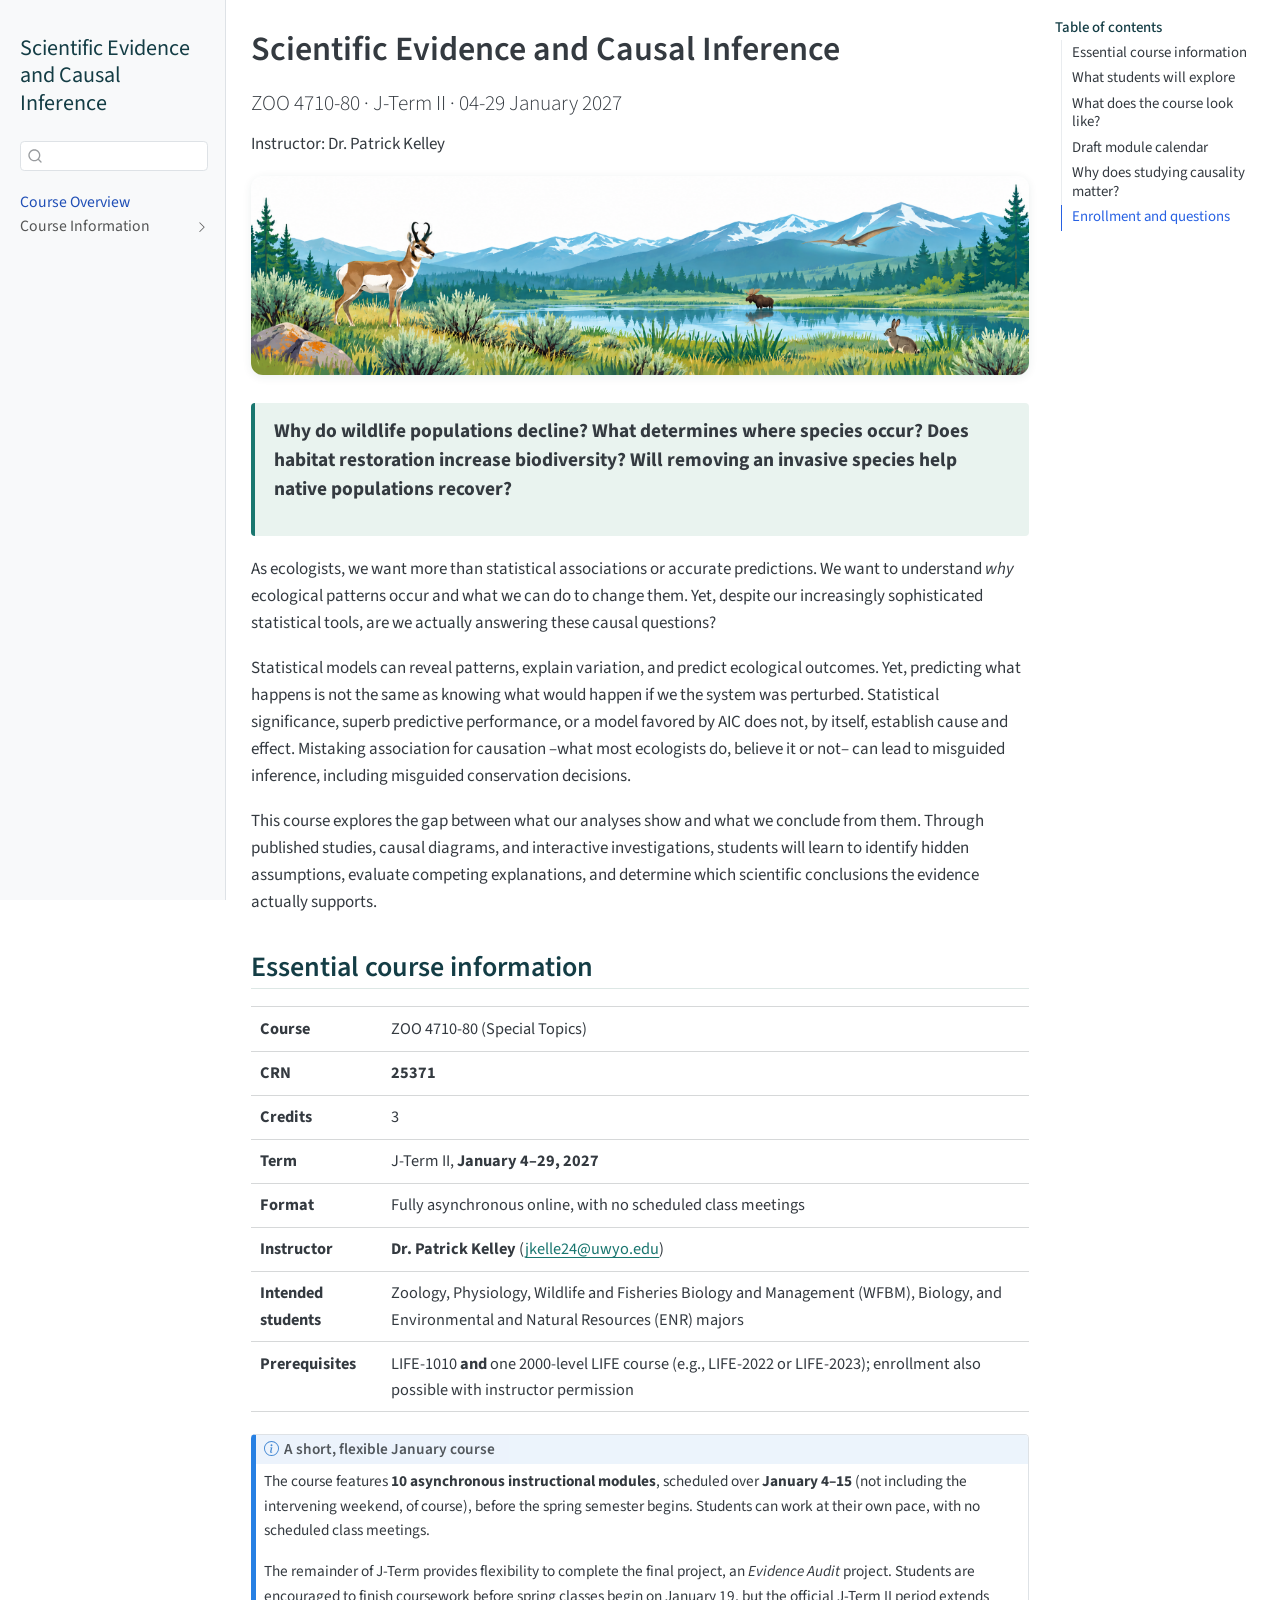
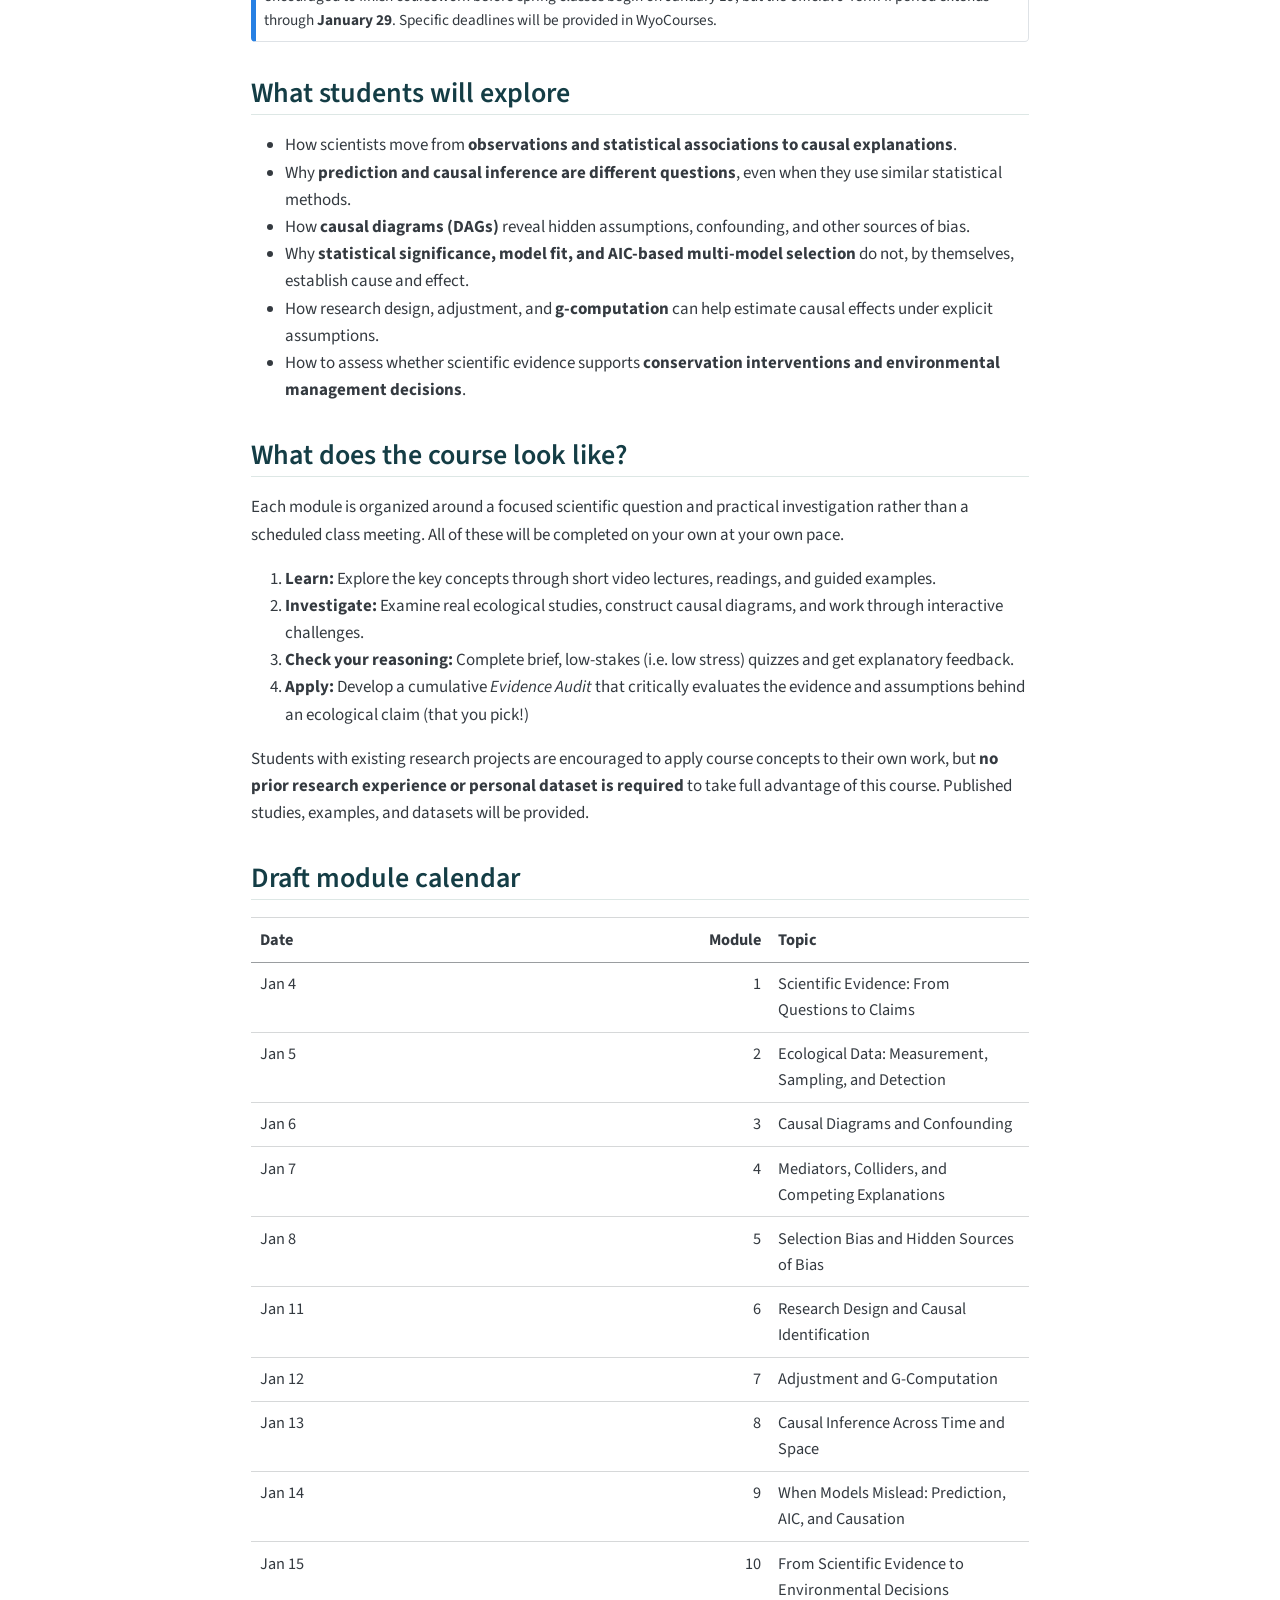
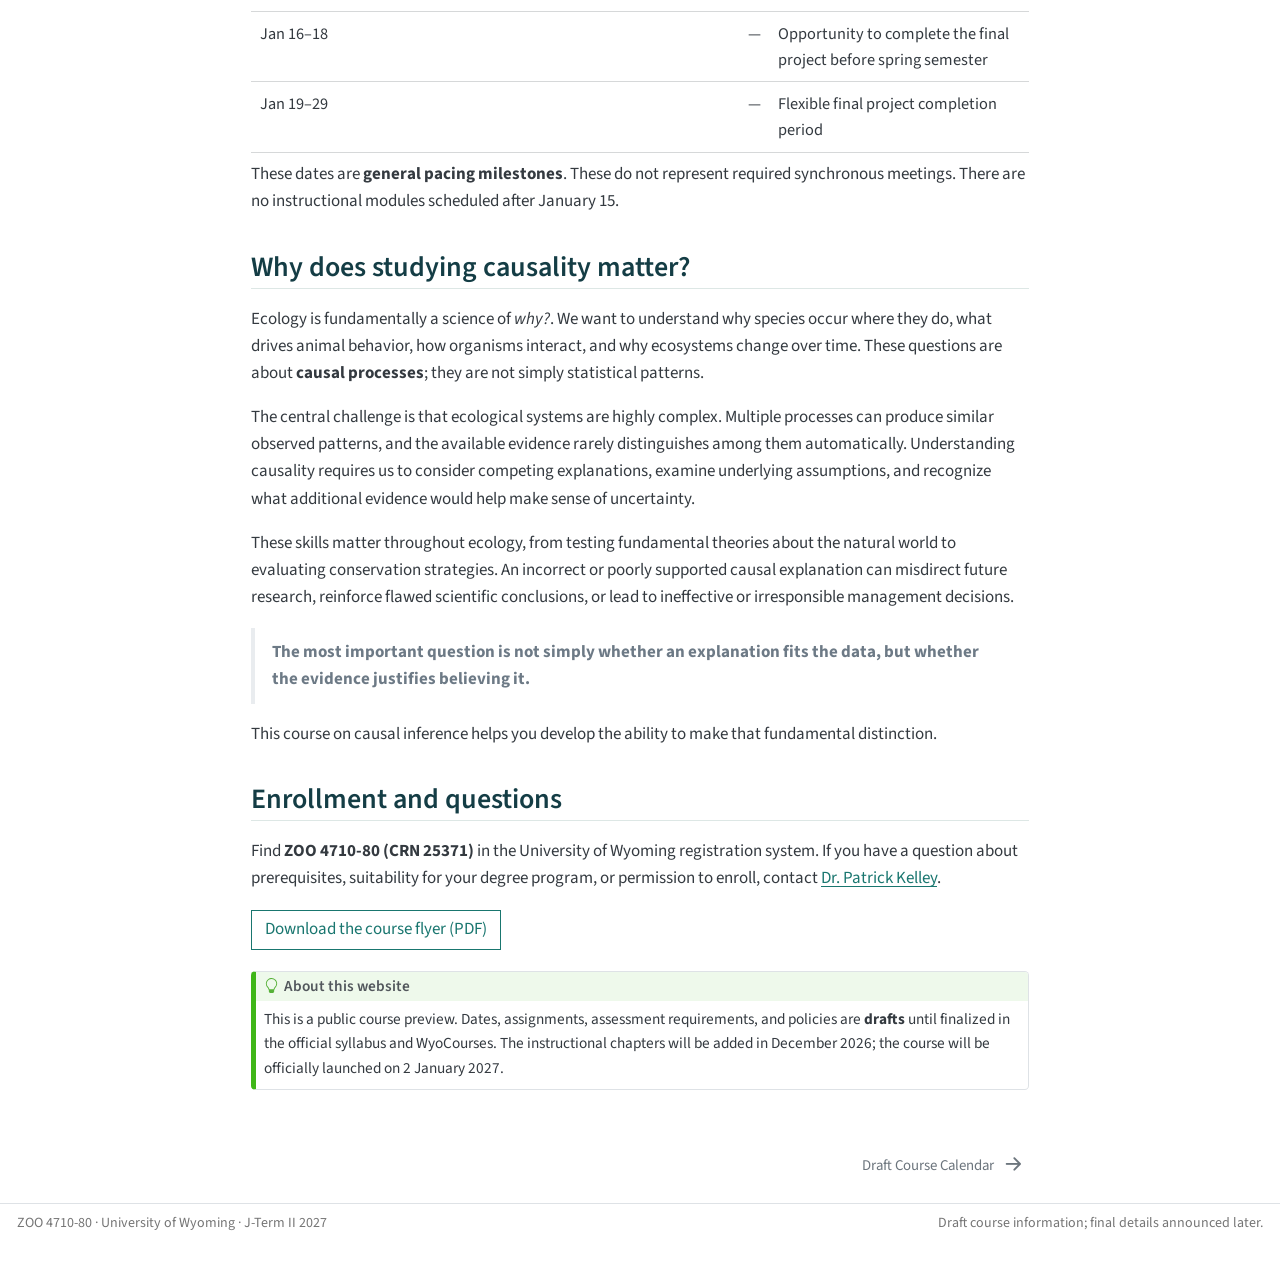
==== docs/index.html @ 24156e09 "Created frontpage file." ====
<!DOCTYPE html>
<html xmlns="http://www.w3.org/1999/xhtml" lang="en" xml:lang="en"><head>

<meta charset="utf-8">
<meta name="generator" content="quarto-1.9.38">

<meta name="viewport" content="width=device-width, initial-scale=1.0, user-scalable=yes">

<meta name="author" content="Instructor: Dr.&nbsp;Patrick Kelley">
<meta name="description" content="Scientific Evidence and Causal Inference: a University of Wyoming asynchronous January 2027 special-topics course.">

<title>Scientific Evidence and Causal Inference</title>
<style>
/* Default styles provided by pandoc.
** See https://pandoc.org/MANUAL.html#variables-for-html for config info.
*/
code{white-space: pre-wrap;}
span.smallcaps{font-variant: small-caps;}
div.columns{display: flex; gap: min(4vw, 1.5em);}
div.column{flex: auto; overflow-x: auto;}
div.hanging-indent{margin-left: 1.5em; text-indent: -1.5em;}
ul.task-list{list-style: none;}
ul.task-list li input[type="checkbox"] {
  width: 0.8em;
  margin: 0 0.8em 0.2em -1em; /* quarto-specific, see https://github.com/quarto-dev/quarto-cli/issues/4556 */ 
  vertical-align: middle;
}
</style>


<script src="site_libs/quarto-nav/quarto-nav.js"></script>
<script src="site_libs/quarto-nav/headroom.min.js"></script>
<script src="site_libs/clipboard/clipboard.min.js"></script>
<script src="site_libs/quarto-search/autocomplete.umd.js"></script>
<script src="site_libs/quarto-search/fuse.min.js"></script>
<script src="site_libs/quarto-search/quarto-search.js"></script>
<meta name="quarto:offset" content="./">
<link href="./chapters/calendar.html" rel="next">
<script src="site_libs/quarto-html/quarto.js" type="module"></script>
<script src="site_libs/quarto-html/tabsets/tabsets.js" type="module"></script>
<script src="site_libs/quarto-html/popper.min.js"></script>
<script src="site_libs/quarto-html/tippy.umd.min.js"></script>
<script src="site_libs/quarto-html/anchor.min.js"></script>
<link href="site_libs/quarto-html/tippy.css" rel="stylesheet">
<link href="site_libs/quarto-html/quarto-syntax-highlighting-15634bcf2e68342d4ad2dfa704d543f6.css" rel="stylesheet" id="quarto-text-highlighting-styles">
<script src="site_libs/bootstrap/bootstrap.min.js"></script>
<link href="site_libs/bootstrap/bootstrap-icons.css" rel="stylesheet">
<link href="site_libs/bootstrap/bootstrap-b717ac19ad7e7d62403581d1b677ec95.min.css" rel="stylesheet" append-hash="true" id="quarto-bootstrap" data-mode="light">
<script id="quarto-search-options" type="application/json">{
  "location": "sidebar",
  "copy-button": false,
  "collapse-after": 3,
  "panel-placement": "start",
  "type": "textbox",
  "limit": 50,
  "keyboard-shortcut": [
    "f",
    "/",
    "s"
  ],
  "show-item-context": false,
  "language": {
    "search-no-results-text": "No results",
    "search-matching-documents-text": "matching documents",
    "search-copy-link-title": "Copy link to search",
    "search-hide-matches-text": "Hide additional matches",
    "search-more-match-text": "more match in this document",
    "search-more-matches-text": "more matches in this document",
    "search-clear-button-title": "Clear",
    "search-text-placeholder": "",
    "search-detached-cancel-button-title": "Cancel",
    "search-submit-button-title": "Submit",
    "search-label": "Search"
  }
}</script>
<style>html{ scroll-behavior: smooth; }</style>


<link rel="stylesheet" href="styles.css">
</head>

<body class="nav-sidebar docked quarto-light">

<div id="quarto-search-results"></div>
  <header id="quarto-header" class="headroom fixed-top">
  <nav class="quarto-secondary-nav">
    <div class="container-fluid d-flex">
      <button type="button" class="quarto-btn-toggle btn" data-bs-toggle="collapse" role="button" data-bs-target=".quarto-sidebar-collapse-item" aria-controls="quarto-sidebar" aria-expanded="false" aria-label="Toggle sidebar navigation" onclick="if (window.quartoToggleHeadroom) { window.quartoToggleHeadroom(); }">
        <i class="bi bi-layout-text-sidebar-reverse"></i>
      </button>
        <nav class="quarto-page-breadcrumbs" aria-label="breadcrumb"><ol class="breadcrumb"><li class="breadcrumb-item"><a href="./index.html"><span class="chapter-title">Course Overview</span></a></li></ol></nav>
        <a class="flex-grow-1" role="navigation" data-bs-toggle="collapse" data-bs-target=".quarto-sidebar-collapse-item" aria-controls="quarto-sidebar" aria-expanded="false" aria-label="Toggle sidebar navigation" onclick="if (window.quartoToggleHeadroom) { window.quartoToggleHeadroom(); }">      
        </a>
      <button type="button" class="btn quarto-search-button" aria-label="Search" onclick="window.quartoOpenSearch();">
        <i class="bi bi-search"></i>
      </button>
    </div>
  </nav>
</header>
<!-- content -->
<div id="quarto-content" class="quarto-container page-columns page-rows-contents page-layout-article">
<!-- sidebar -->
  <nav id="quarto-sidebar" class="sidebar collapse collapse-horizontal quarto-sidebar-collapse-item sidebar-navigation docked overflow-auto">
    <div class="pt-lg-2 mt-2 text-left sidebar-header">
    <div class="sidebar-title mb-0 py-0">
      <a href="./">Scientific Evidence and Causal Inference</a> 
    </div>
      </div>
        <div class="mt-2 flex-shrink-0 align-items-center">
        <div class="sidebar-search">
        <div id="quarto-search" class="" title="Search"></div>
        </div>
        </div>
    <div class="sidebar-menu-container"> 
    <ul class="list-unstyled mt-1">
        <li class="sidebar-item">
  <div class="sidebar-item-container"> 
  <a href="./index.html" class="sidebar-item-text sidebar-link active"><span class="chapter-title">Course Overview</span></a>
  </div>
</li>
        <li class="sidebar-item sidebar-item-section">
      <div class="sidebar-item-container"> 
            <a class="sidebar-item-text sidebar-link text-start collapsed" data-bs-toggle="collapse" data-bs-target="#quarto-sidebar-section-1" role="navigation" aria-expanded="false">
 <span class="menu-text">Course Information</span></a>
          <a class="sidebar-item-toggle text-start collapsed" data-bs-toggle="collapse" data-bs-target="#quarto-sidebar-section-1" role="navigation" aria-expanded="false" aria-label="Toggle section">
            <i class="bi bi-chevron-right ms-2"></i>
          </a> 
      </div>
      <ul id="quarto-sidebar-section-1" class="collapse list-unstyled sidebar-section depth1 ">  
          <li class="sidebar-item">
  <div class="sidebar-item-container"> 
  <a href="./chapters/calendar.html" class="sidebar-item-text sidebar-link"><span class="chapter-title">Draft Course Calendar</span></a>
  </div>
</li>
          <li class="sidebar-item">
  <div class="sidebar-item-container"> 
  <a href="./chapters/course-information.html" class="sidebar-item-text sidebar-link"><span class="chapter-title">Course Information and FAQs</span></a>
  </div>
</li>
      </ul>
  </li>
    </ul>
    </div>
</nav>
<div id="quarto-sidebar-glass" class="quarto-sidebar-collapse-item" data-bs-toggle="collapse" data-bs-target=".quarto-sidebar-collapse-item"></div>
<!-- margin-sidebar -->
    <div id="quarto-margin-sidebar" class="sidebar margin-sidebar">
        <nav id="TOC" role="doc-toc" class="toc-active">
    <h2 id="toc-title">Table of contents</h2>
   
  <ul>
  <li><a href="#essential-course-information" id="toc-essential-course-information" class="nav-link active" data-scroll-target="#essential-course-information">Essential course information</a></li>
  <li><a href="#what-students-will-explore" id="toc-what-students-will-explore" class="nav-link" data-scroll-target="#what-students-will-explore">What students will explore</a></li>
  <li><a href="#what-does-the-course-look-like" id="toc-what-does-the-course-look-like" class="nav-link" data-scroll-target="#what-does-the-course-look-like">What does the course look like?</a></li>
  <li><a href="#draft-module-calendar" id="toc-draft-module-calendar" class="nav-link" data-scroll-target="#draft-module-calendar">Draft module calendar</a></li>
  <li><a href="#why-does-studying-causality-matter" id="toc-why-does-studying-causality-matter" class="nav-link" data-scroll-target="#why-does-studying-causality-matter">Why does studying causality matter?</a></li>
  <li><a href="#enrollment-and-questions" id="toc-enrollment-and-questions" class="nav-link" data-scroll-target="#enrollment-and-questions">Enrollment and questions</a></li>
  </ul>
</nav>
    </div>
<!-- main -->
<main class="content" id="quarto-document-content"><header id="title-block-header" class="quarto-title-block"><h1 class="title display-7">Scientific Evidence and Causal Inference</h1></header>

<header id="title-block-header">

<p class="subtitle lead">ZOO 4710-80 · J-Term II · 04-29 January 2027</p>
<p class="author">Instructor: Dr.&nbsp;Patrick Kelley</p>

</header>


<p><img src="assets/course-header.png" class="course-hero img-fluid"></p>
<div class="lead-intro">
<p><strong>Why do wildlife populations decline? What determines where species occur? Does habitat restoration increase biodiversity? Will removing an invasive species help native populations recover?</strong></p>
</div>
<p>As ecologists, we want more than statistical associations or accurate predictions. We want to understand <em>why</em> ecological patterns occur and what we can do to change them. Yet, despite our increasingly sophisticated statistical tools, are we actually answering these causal questions?</p>
<p>Statistical models can reveal patterns, explain variation, and predict ecological outcomes. Yet, predicting what happens is not the same as knowing what would happen if we the system was perturbed. Statistical significance, superb predictive performance, or a model favored by AIC does not, by itself, establish cause and effect. Mistaking association for causation –what most ecologists do, believe it or not– can lead to misguided inference, including misguided conservation decisions.</p>
<p>This course explores the gap between what our analyses show and what we conclude from them. Through published studies, causal diagrams, and interactive investigations, students will learn to identify hidden assumptions, evaluate competing explanations, and determine which scientific conclusions the evidence actually supports.</p>
<section id="essential-course-information" class="level2">
<h2 class="anchored" data-anchor-id="essential-course-information">Essential course information</h2>
<table class="caption-top table">
<tbody>
<tr class="odd">
<td style="text-align: left;"><strong>Course</strong></td>
<td style="text-align: left;">ZOO 4710-80 (Special Topics)</td>
</tr>
<tr class="even">
<td style="text-align: left;"><strong>CRN</strong></td>
<td style="text-align: left;"><strong>25371</strong></td>
</tr>
<tr class="odd">
<td style="text-align: left;"><strong>Credits</strong></td>
<td style="text-align: left;">3</td>
</tr>
<tr class="even">
<td style="text-align: left;"><strong>Term</strong></td>
<td style="text-align: left;">J-Term II, <strong>January 4–29, 2027</strong></td>
</tr>
<tr class="odd">
<td style="text-align: left;"><strong>Format</strong></td>
<td style="text-align: left;">Fully asynchronous online, with no scheduled class meetings</td>
</tr>
<tr class="even">
<td style="text-align: left;"><strong>Instructor</strong></td>
<td style="text-align: left;"><strong>Dr.&nbsp;Patrick Kelley</strong> (<a href="mailto:jkelle24@uwyo.edu">jkelle24@uwyo.edu</a>)</td>
</tr>
<tr class="odd">
<td style="text-align: left;"><strong>Intended students</strong></td>
<td style="text-align: left;">Zoology, Physiology, Wildlife and Fisheries Biology and Management (WFBM), Biology, and Environmental and Natural Resources (ENR) majors</td>
</tr>
<tr class="even">
<td style="text-align: left;"><strong>Prerequisites</strong></td>
<td style="text-align: left;">LIFE-1010 <strong>and</strong> one 2000-level LIFE course (e.g., LIFE-2022 or LIFE-2023); enrollment also possible with instructor permission</td>
</tr>
</tbody>
</table>
<div class="callout callout-style-default callout-note callout-titled" title="A short, flexible January course">
<div class="callout-header d-flex align-content-center">
<div class="callout-icon-container">
<i class="callout-icon"></i>
</div>
<div class="callout-title-container flex-fill">
<span class="screen-reader-only">Note</span>A short, flexible January course
</div>
</div>
<div class="callout-body-container callout-body">
<p>The course features <strong>10 asynchronous instructional modules</strong>, scheduled over <strong>January 4–15</strong> (not including the intervening weekend, of course), before the spring semester begins. Students can work at their own pace, with no scheduled class meetings.</p>
<p>The remainder of J-Term provides flexibility to complete the final project, an <em>Evidence Audit</em> project. Students are encouraged to finish coursework before spring classes begin on January 19, but the official J-Term II period extends through <strong>January 29</strong>. Specific deadlines will be provided in WyoCourses.</p>
</div>
</div>
</section>
<section id="what-students-will-explore" class="level2">
<h2 class="anchored" data-anchor-id="what-students-will-explore">What students will explore</h2>
<ul>
<li>How scientists move from <strong>observations and statistical associations to causal explanations</strong>.</li>
<li>Why <strong>prediction and causal inference are different questions</strong>, even when they use similar statistical methods.</li>
<li>How <strong>causal diagrams (DAGs)</strong> reveal hidden assumptions, confounding, and other sources of bias.</li>
<li>Why <strong>statistical significance, model fit, and AIC-based multi-model selection</strong> do not, by themselves, establish cause and effect.</li>
<li>How research design, adjustment, and <strong>g-computation</strong> can help estimate causal effects under explicit assumptions.</li>
<li>How to assess whether scientific evidence supports <strong>conservation interventions and environmental management decisions</strong>.</li>
</ul>
</section>
<section id="what-does-the-course-look-like" class="level2">
<h2 class="anchored" data-anchor-id="what-does-the-course-look-like">What does the course look like?</h2>
<p>Each module is organized around a focused scientific question and practical investigation rather than a scheduled class meeting. All of these will be completed on your own at your own pace.</p>
<ol type="1">
<li><strong>Learn:</strong> Explore the key concepts through short video lectures, readings, and guided examples.</li>
<li><strong>Investigate:</strong> Examine real ecological studies, construct causal diagrams, and work through interactive challenges.</li>
<li><strong>Check your reasoning:</strong> Complete brief, low-stakes (i.e.&nbsp;low stress) quizzes and get explanatory feedback.</li>
<li><strong>Apply:</strong> Develop a cumulative <em>Evidence Audit</em> that critically evaluates the evidence and assumptions behind an ecological claim (that you pick!)</li>
</ol>
<p>Students with existing research projects are encouraged to apply course concepts to their own work, but <strong>no prior research experience or personal dataset is required</strong> to take full advantage of this course. Published studies, examples, and datasets will be provided.</p>
</section>
<section id="draft-module-calendar" class="level2">
<h2 class="anchored" data-anchor-id="draft-module-calendar">Draft module calendar</h2>
<table class="caption-top table">
<colgroup>
<col style="width: 33%">
<col style="width: 33%">
<col style="width: 33%">
</colgroup>
<thead>
<tr class="header">
<th style="text-align: left;">Date</th>
<th style="text-align: right;">Module</th>
<th style="text-align: left;">Topic</th>
</tr>
</thead>
<tbody>
<tr class="odd">
<td style="text-align: left;">Jan 4</td>
<td style="text-align: right;">1</td>
<td style="text-align: left;">Scientific Evidence: From Questions to Claims</td>
</tr>
<tr class="even">
<td style="text-align: left;">Jan 5</td>
<td style="text-align: right;">2</td>
<td style="text-align: left;">Ecological Data: Measurement, Sampling, and Detection</td>
</tr>
<tr class="odd">
<td style="text-align: left;">Jan 6</td>
<td style="text-align: right;">3</td>
<td style="text-align: left;">Causal Diagrams and Confounding</td>
</tr>
<tr class="even">
<td style="text-align: left;">Jan 7</td>
<td style="text-align: right;">4</td>
<td style="text-align: left;">Mediators, Colliders, and Competing Explanations</td>
</tr>
<tr class="odd">
<td style="text-align: left;">Jan 8</td>
<td style="text-align: right;">5</td>
<td style="text-align: left;">Selection Bias and Hidden Sources of Bias</td>
</tr>
<tr class="even">
<td style="text-align: left;">Jan 11</td>
<td style="text-align: right;">6</td>
<td style="text-align: left;">Research Design and Causal Identification</td>
</tr>
<tr class="odd">
<td style="text-align: left;">Jan 12</td>
<td style="text-align: right;">7</td>
<td style="text-align: left;">Adjustment and G-Computation</td>
</tr>
<tr class="even">
<td style="text-align: left;">Jan 13</td>
<td style="text-align: right;">8</td>
<td style="text-align: left;">Causal Inference Across Time and Space</td>
</tr>
<tr class="odd">
<td style="text-align: left;">Jan 14</td>
<td style="text-align: right;">9</td>
<td style="text-align: left;">When Models Mislead: Prediction, AIC, and Causation</td>
</tr>
<tr class="even">
<td style="text-align: left;">Jan 15</td>
<td style="text-align: right;">10</td>
<td style="text-align: left;">From Scientific Evidence to Environmental Decisions</td>
</tr>
<tr class="odd">
<td style="text-align: left;">Jan 16–18</td>
<td style="text-align: right;">—</td>
<td style="text-align: left;">Opportunity to complete the final project before spring semester</td>
</tr>
<tr class="even">
<td style="text-align: left;">Jan 19–29</td>
<td style="text-align: right;">—</td>
<td style="text-align: left;">Flexible final project completion period</td>
</tr>
</tbody>
</table>
<p>These dates are <strong>general pacing milestones</strong>. These do not represent required synchronous meetings. There are no instructional modules scheduled after January 15.</p>
</section>
<section id="why-does-studying-causality-matter" class="level2">
<h2 class="anchored" data-anchor-id="why-does-studying-causality-matter">Why does studying causality matter?</h2>
<p>Ecology is fundamentally a science of <em>why?</em>. We want to understand why species occur where they do, what drives animal behavior, how organisms interact, and why ecosystems change over time. These questions are about <strong>causal processes</strong>; they are not simply statistical patterns.</p>
<p>The central challenge is that ecological systems are highly complex. Multiple processes can produce similar observed patterns, and the available evidence rarely distinguishes among them automatically. Understanding causality requires us to consider competing explanations, examine underlying assumptions, and recognize what additional evidence would help make sense of uncertainty.</p>
<p>These skills matter throughout ecology, from testing fundamental theories about the natural world to evaluating conservation strategies. An incorrect or poorly supported causal explanation can misdirect future research, reinforce flawed scientific conclusions, or lead to ineffective or irresponsible management decisions.</p>
<blockquote class="blockquote">
<p><strong>The most important question is not simply whether an explanation fits the data, but whether the evidence justifies believing it.</strong></p>
</blockquote>
<p>This course on causal inference helps you develop the ability to make that fundamental distinction.</p>
</section>
<section id="enrollment-and-questions" class="level2">
<h2 class="anchored" data-anchor-id="enrollment-and-questions">Enrollment and questions</h2>
<p>Find <strong>ZOO 4710-80 (CRN 25371)</strong> in the University of Wyoming registration system. If you have a question about prerequisites, suitability for your degree program, or permission to enroll, contact <strong><a href="mailto:jkelle24@uwyo.edu">Dr.&nbsp;Patrick Kelley</a></strong>.</p>
<p><a href="assets/ZOO4710-80_course_flyer.pdf" class="btn btn-outline-primary">Download the course flyer (PDF)</a></p>
<div class="callout callout-style-default callout-tip callout-titled" title="About this website">
<div class="callout-header d-flex align-content-center">
<div class="callout-icon-container">
<i class="callout-icon"></i>
</div>
<div class="callout-title-container flex-fill">
<span class="screen-reader-only">Tip</span>About this website
</div>
</div>
<div class="callout-body-container callout-body">
<p>This is a public course preview. Dates, assignments, assessment requirements, and policies are <strong>drafts</strong> until finalized in the official syllabus and WyoCourses. The instructional chapters will be added in December 2026; the course will be officially launched on 2 January 2027.</p>
</div>
</div>


</section>

</main> <!-- /main -->
<script id="quarto-html-after-body" type="application/javascript">
  window.document.addEventListener("DOMContentLoaded", function (event) {
    const icon = "";
    const anchorJS = new window.AnchorJS();
    anchorJS.options = {
      placement: 'right',
      icon: icon
    };
    anchorJS.add('.anchored');
    const isCodeAnnotation = (el) => {
      for (const clz of el.classList) {
        if (clz.startsWith('code-annotation-')) {                     
          return true;
        }
      }
      return false;
    }
    const onCopySuccess = function(e) {
      // button target
      const button = e.trigger;
      // don't keep focus
      button.blur();
      // flash "checked"
      button.classList.add('code-copy-button-checked');
      var currentTitle = button.getAttribute("title");
      button.setAttribute("title", "Copied!");
      let tooltip;
      if (window.bootstrap) {
        button.setAttribute("data-bs-toggle", "tooltip");
        button.setAttribute("data-bs-placement", "left");
        button.setAttribute("data-bs-title", "Copied!");
        tooltip = new bootstrap.Tooltip(button, 
          { trigger: "manual", 
            customClass: "code-copy-button-tooltip",
            offset: [0, -8]});
        tooltip.show();    
      }
      setTimeout(function() {
        if (tooltip) {
          tooltip.hide();
          button.removeAttribute("data-bs-title");
          button.removeAttribute("data-bs-toggle");
          button.removeAttribute("data-bs-placement");
        }
        button.setAttribute("title", currentTitle);
        button.classList.remove('code-copy-button-checked');
      }, 1000);
      // clear code selection
      e.clearSelection();
    }
    const getTextToCopy = function(trigger) {
      const outerScaffold = trigger.parentElement.cloneNode(true);
      const codeEl = outerScaffold.querySelector('code');
      for (const childEl of codeEl.children) {
        if (isCodeAnnotation(childEl)) {
          childEl.remove();
        }
      }
      return codeEl.innerText;
    }
    const clipboard = new window.ClipboardJS('.code-copy-button:not([data-in-quarto-modal])', {
      text: getTextToCopy
    });
    clipboard.on('success', onCopySuccess);
    if (window.document.getElementById('quarto-embedded-source-code-modal')) {
      const clipboardModal = new window.ClipboardJS('.code-copy-button[data-in-quarto-modal]', {
        text: getTextToCopy,
        container: window.document.getElementById('quarto-embedded-source-code-modal')
      });
      clipboardModal.on('success', onCopySuccess);
    }
      var localhostRegex = new RegExp(/^(?:http|https):\/\/localhost\:?[0-9]*\//);
      var mailtoRegex = new RegExp(/^mailto:/);
        var filterRegex = new RegExp('/' + window.location.host + '/');
      var isInternal = (href) => {
          return filterRegex.test(href) || localhostRegex.test(href) || mailtoRegex.test(href);
      }
      // Inspect non-navigation links and adorn them if external
     var links = window.document.querySelectorAll('a[href]:not(.nav-link):not(.navbar-brand):not(.toc-action):not(.sidebar-link):not(.sidebar-item-toggle):not(.pagination-link):not(.no-external):not([aria-hidden]):not(.dropdown-item):not(.quarto-navigation-tool):not(.about-link)');
      for (var i=0; i<links.length; i++) {
        const link = links[i];
        if (!isInternal(link.href)) {
          // undo the damage that might have been done by quarto-nav.js in the case of
          // links that we want to consider external
          if (link.dataset.originalHref !== undefined) {
            link.href = link.dataset.originalHref;
          }
            // target, if specified
            link.setAttribute("target", "_blank");
            if (link.getAttribute("rel") === null) {
              link.setAttribute("rel", "noopener");
            }
        }
      }
    function tippyHover(el, contentFn, onTriggerFn, onUntriggerFn) {
      const config = {
        allowHTML: true,
        maxWidth: 500,
        delay: 100,
        arrow: false,
        appendTo: function(el) {
            return el.parentElement;
        },
        interactive: true,
        interactiveBorder: 10,
        theme: 'quarto',
        placement: 'bottom-start',
      };
      if (contentFn) {
        config.content = contentFn;
      }
      if (onTriggerFn) {
        config.onTrigger = onTriggerFn;
      }
      if (onUntriggerFn) {
        config.onUntrigger = onUntriggerFn;
      }
      window.tippy(el, config); 
    }
    const noterefs = window.document.querySelectorAll('a[role="doc-noteref"]');
    for (var i=0; i<noterefs.length; i++) {
      const ref = noterefs[i];
      tippyHover(ref, function() {
        // use id or data attribute instead here
        let href = ref.getAttribute('data-footnote-href') || ref.getAttribute('href');
        try { href = new URL(href).hash; } catch {}
        const id = href.replace(/^#\/?/, "");
        const note = window.document.getElementById(id);
        if (note) {
          return note.innerHTML;
        } else {
          return "";
        }
      });
    }
    const xrefs = window.document.querySelectorAll('a.quarto-xref');
    const processXRef = (id, note) => {
      // Strip column container classes
      const stripColumnClz = (el) => {
        el.classList.remove("page-full", "page-columns");
        if (el.children) {
          for (const child of el.children) {
            stripColumnClz(child);
          }
        }
      }
      stripColumnClz(note)
      if (id === null || id.startsWith('sec-')) {
        // Special case sections, only their first couple elements
        const container = document.createElement("div");
        if (note.children && note.children.length > 2) {
          container.appendChild(note.children[0].cloneNode(true));
          for (let i = 1; i < note.children.length; i++) {
            const child = note.children[i];
            if (child.tagName === "P" && child.innerText === "") {
              continue;
            } else {
              container.appendChild(child.cloneNode(true));
              break;
            }
          }
          if (window.Quarto?.typesetMath) {
            window.Quarto.typesetMath(container);
          }
          return container.innerHTML
        } else {
          if (window.Quarto?.typesetMath) {
            window.Quarto.typesetMath(note);
          }
          return note.innerHTML;
        }
      } else {
        // Remove any anchor links if they are present
        const anchorLink = note.querySelector('a.anchorjs-link');
        if (anchorLink) {
          anchorLink.remove();
        }
        if (window.Quarto?.typesetMath) {
          window.Quarto.typesetMath(note);
        }
        if (note.classList.contains("callout")) {
          return note.outerHTML;
        } else {
          return note.innerHTML;
        }
      }
    }
    for (var i=0; i<xrefs.length; i++) {
      const xref = xrefs[i];
      tippyHover(xref, undefined, function(instance) {
        instance.disable();
        let url = xref.getAttribute('href');
        let hash = undefined; 
        if (url.startsWith('#')) {
          hash = url;
        } else {
          try { hash = new URL(url).hash; } catch {}
        }
        if (hash) {
          const id = hash.replace(/^#\/?/, "");
          const note = window.document.getElementById(id);
          if (note !== null) {
            try {
              const html = processXRef(id, note.cloneNode(true));
              instance.setContent(html);
            } finally {
              instance.enable();
              instance.show();
            }
          } else {
            // See if we can fetch this
            fetch(url.split('#')[0])
            .then(res => res.text())
            .then(html => {
              const parser = new DOMParser();
              const htmlDoc = parser.parseFromString(html, "text/html");
              const note = htmlDoc.getElementById(id);
              if (note !== null) {
                const html = processXRef(id, note);
                instance.setContent(html);
              } 
            }).finally(() => {
              instance.enable();
              instance.show();
            });
          }
        } else {
          // See if we can fetch a full url (with no hash to target)
          // This is a special case and we should probably do some content thinning / targeting
          fetch(url)
          .then(res => res.text())
          .then(html => {
            const parser = new DOMParser();
            const htmlDoc = parser.parseFromString(html, "text/html");
            const note = htmlDoc.querySelector('main.content');
            if (note !== null) {
              // This should only happen for chapter cross references
              // (since there is no id in the URL)
              // remove the first header
              if (note.children.length > 0 && note.children[0].tagName === "HEADER") {
                note.children[0].remove();
              }
              const html = processXRef(null, note);
              instance.setContent(html);
            } 
          }).finally(() => {
            instance.enable();
            instance.show();
          });
        }
      }, function(instance) {
      });
    }
        let selectedAnnoteEl;
        const selectorForAnnotation = ( cell, annotation) => {
          let cellAttr = 'data-code-cell="' + cell + '"';
          let lineAttr = 'data-code-annotation="' +  annotation + '"';
          const selector = 'span[' + cellAttr + '][' + lineAttr + ']';
          return selector;
        }
        const selectCodeLines = (annoteEl) => {
          const doc = window.document;
          const targetCell = annoteEl.getAttribute("data-target-cell");
          const targetAnnotation = annoteEl.getAttribute("data-target-annotation");
          const annoteSpan = window.document.querySelector(selectorForAnnotation(targetCell, targetAnnotation));
          const lines = annoteSpan.getAttribute("data-code-lines").split(",");
          const lineIds = lines.map((line) => {
            return targetCell + "-" + line;
          })
          let top = null;
          let height = null;
          let parent = null;
          if (lineIds.length > 0) {
              //compute the position of the single el (top and bottom and make a div)
              const el = window.document.getElementById(lineIds[0]);
              top = el.offsetTop;
              height = el.offsetHeight;
              parent = el.parentElement.parentElement;
            if (lineIds.length > 1) {
              const lastEl = window.document.getElementById(lineIds[lineIds.length - 1]);
              const bottom = lastEl.offsetTop + lastEl.offsetHeight;
              height = bottom - top;
            }
            if (top !== null && height !== null && parent !== null) {
              // cook up a div (if necessary) and position it 
              let div = window.document.getElementById("code-annotation-line-highlight");
              if (div === null) {
                div = window.document.createElement("div");
                div.setAttribute("id", "code-annotation-line-highlight");
                div.style.position = 'absolute';
                parent.appendChild(div);
              }
              div.style.top = top - 2 + "px";
              div.style.height = height + 4 + "px";
              div.style.left = 0;
              let gutterDiv = window.document.getElementById("code-annotation-line-highlight-gutter");
              if (gutterDiv === null) {
                gutterDiv = window.document.createElement("div");
                gutterDiv.setAttribute("id", "code-annotation-line-highlight-gutter");
                gutterDiv.style.position = 'absolute';
                const codeCell = window.document.getElementById(targetCell);
                const gutter = codeCell.querySelector('.code-annotation-gutter');
                gutter.appendChild(gutterDiv);
              }
              gutterDiv.style.top = top - 2 + "px";
              gutterDiv.style.height = height + 4 + "px";
            }
            selectedAnnoteEl = annoteEl;
          }
        };
        const unselectCodeLines = () => {
          const elementsIds = ["code-annotation-line-highlight", "code-annotation-line-highlight-gutter"];
          elementsIds.forEach((elId) => {
            const div = window.document.getElementById(elId);
            if (div) {
              div.remove();
            }
          });
          selectedAnnoteEl = undefined;
        };
          // Handle positioning of the toggle
      window.addEventListener(
        "resize",
        throttle(() => {
          elRect = undefined;
          if (selectedAnnoteEl) {
            selectCodeLines(selectedAnnoteEl);
          }
        }, 10)
      );
      function throttle(fn, ms) {
      let throttle = false;
      let timer;
        return (...args) => {
          if(!throttle) { // first call gets through
              fn.apply(this, args);
              throttle = true;
          } else { // all the others get throttled
              if(timer) clearTimeout(timer); // cancel #2
              timer = setTimeout(() => {
                fn.apply(this, args);
                timer = throttle = false;
              }, ms);
          }
        };
      }
        // Attach click handler to the DT
        const annoteDls = window.document.querySelectorAll('dt[data-target-cell]');
        for (const annoteDlNode of annoteDls) {
          annoteDlNode.addEventListener('click', (event) => {
            const clickedEl = event.target;
            if (clickedEl !== selectedAnnoteEl) {
              unselectCodeLines();
              const activeEl = window.document.querySelector('dt[data-target-cell].code-annotation-active');
              if (activeEl) {
                activeEl.classList.remove('code-annotation-active');
              }
              selectCodeLines(clickedEl);
              clickedEl.classList.add('code-annotation-active');
            } else {
              // Unselect the line
              unselectCodeLines();
              clickedEl.classList.remove('code-annotation-active');
            }
          });
        }
    const findCites = (el) => {
      const parentEl = el.parentElement;
      if (parentEl) {
        const cites = parentEl.dataset.cites;
        if (cites) {
          return {
            el,
            cites: cites.split(' ')
          };
        } else {
          return findCites(el.parentElement)
        }
      } else {
        return undefined;
      }
    };
    var bibliorefs = window.document.querySelectorAll('a[role="doc-biblioref"]');
    for (var i=0; i<bibliorefs.length; i++) {
      const ref = bibliorefs[i];
      const citeInfo = findCites(ref);
      if (citeInfo) {
        tippyHover(citeInfo.el, function() {
          var popup = window.document.createElement('div');
          citeInfo.cites.forEach(function(cite) {
            var citeDiv = window.document.createElement('div');
            citeDiv.classList.add('hanging-indent');
            citeDiv.classList.add('csl-entry');
            var biblioDiv = window.document.getElementById('ref-' + cite);
            if (biblioDiv) {
              citeDiv.innerHTML = biblioDiv.innerHTML;
            }
            popup.appendChild(citeDiv);
          });
          return popup.innerHTML;
        });
      }
    }
  });
  </script>
<nav class="page-navigation">
  <div class="nav-page nav-page-previous">
  </div>
  <div class="nav-page nav-page-next">
      <a href="./chapters/calendar.html" class="pagination-link" aria-label="Draft Course Calendar">
        <span class="nav-page-text"><span class="chapter-title">Draft Course Calendar</span></span> <i class="bi bi-arrow-right-short"></i>
      </a>
  </div>
</nav>
</div> <!-- /content -->
<footer class="footer">
  <div class="nav-footer">
    <div class="nav-footer-left">
<p>ZOO 4710-80 · University of Wyoming · J-Term II 2027</p>
</div>   
    <div class="nav-footer-center">
      &nbsp;
    </div>
    <div class="nav-footer-right">
<p>Draft course information; final details announced later.</p>
</div>
  </div>
</footer>




<script src="site_libs/quarto-html/zenscroll-min.js"></script>
</body></html>
---- docs/site_libs/quarto-html/tippy.css ----
.tippy-box[data-animation=fade][data-state=hidden]{opacity:0}[data-tippy-root]{max-width:calc(100vw - 10px)}.tippy-box{position:relative;background-color:#333;color:#fff;border-radius:4px;font-size:14px;line-height:1.4;white-space:normal;outline:0;transition-property:transform,visibility,opacity}.tippy-box[data-placement^=top]>.tippy-arrow{bottom:0}.tippy-box[data-placement^=top]>.tippy-arrow:before{bottom:-7px;left:0;border-width:8px 8px 0;border-top-color:initial;transform-origin:center top}.tippy-box[data-placement^=bottom]>.tippy-arrow{top:0}.tippy-box[data-placement^=bottom]>.tippy-arrow:before{top:-7px;left:0;border-width:0 8px 8px;border-bottom-color:initial;transform-origin:center bottom}.tippy-box[data-placement^=left]>.tippy-arrow{right:0}.tippy-box[data-placement^=left]>.tippy-arrow:before{border-width:8px 0 8px 8px;border-left-color:initial;right:-7px;transform-origin:center left}.tippy-box[data-placement^=right]>.tippy-arrow{left:0}.tippy-box[data-placement^=right]>.tippy-arrow:before{left:-7px;border-width:8px 8px 8px 0;border-right-color:initial;transform-origin:center right}.tippy-box[data-inertia][data-state=visible]{transition-timing-function:cubic-bezier(.54,1.5,.38,1.11)}.tippy-arrow{width:16px;height:16px;color:#333}.tippy-arrow:before{content:"";position:absolute;border-color:transparent;border-style:solid}.tippy-content{position:relative;padding:5px 9px;z-index:1}
---- docs/site_libs/quarto-html/quarto-syntax-highlighting-15634bcf2e68342d4ad2dfa704d543f6.css ----
/* quarto syntax highlight colors */
:root {
  --quarto-hl-ot-color: #003B4F;
  --quarto-hl-at-color: #657422;
  --quarto-hl-ss-color: #20794D;
  --quarto-hl-an-color: #5E5E5E;
  --quarto-hl-fu-color: #4758AB;
  --quarto-hl-st-color: #20794D;
  --quarto-hl-cf-color: #003B4F;
  --quarto-hl-op-color: #5E5E5E;
  --quarto-hl-er-color: #AD0000;
  --quarto-hl-bn-color: #AD0000;
  --quarto-hl-al-color: #AD0000;
  --quarto-hl-va-color: #111111;
  --quarto-hl-bu-color: inherit;
  --quarto-hl-ex-color: inherit;
  --quarto-hl-pp-color: #AD0000;
  --quarto-hl-in-color: #5E5E5E;
  --quarto-hl-vs-color: #20794D;
  --quarto-hl-wa-color: #5E5E5E;
  --quarto-hl-do-color: #5E5E5E;
  --quarto-hl-im-color: #00769E;
  --quarto-hl-ch-color: #20794D;
  --quarto-hl-dt-color: #AD0000;
  --quarto-hl-fl-color: #AD0000;
  --quarto-hl-co-color: #5E5E5E;
  --quarto-hl-cv-color: #5E5E5E;
  --quarto-hl-cn-color: #8f5902;
  --quarto-hl-sc-color: #5E5E5E;
  --quarto-hl-dv-color: #AD0000;
  --quarto-hl-kw-color: #003B4F;
}

/* other quarto variables */
:root {
  --quarto-font-monospace: SFMono-Regular, Menlo, Monaco, Consolas, "Liberation Mono", "Courier New", monospace;
}

/* syntax highlight based on Pandoc's rules */
pre > code.sourceCode > span {
  color: #003B4F;
}

code.sourceCode > span {
  color: #003B4F;
}

div.sourceCode,
div.sourceCode pre.sourceCode {
  color: #003B4F;
}

/* Normal */
code span {
  color: #003B4F;
}

/* Alert */
code span.al {
  color: #AD0000;
  font-style: inherit;
}

/* Annotation */
code span.an {
  color: #5E5E5E;
  font-style: inherit;
}

/* Attribute */
code span.at {
  color: #657422;
  font-style: inherit;
}

/* BaseN */
code span.bn {
  color: #AD0000;
  font-style: inherit;
}

/* BuiltIn */
code span.bu {
  font-style: inherit;
}

/* ControlFlow */
code span.cf {
  color: #003B4F;
  font-weight: bold;
  font-style: inherit;
}

/* Char */
code span.ch {
  color: #20794D;
  font-style: inherit;
}

/* Constant */
code span.cn {
  color: #8f5902;
  font-style: inherit;
}

/* Comment */
code span.co {
  color: #5E5E5E;
  font-style: inherit;
}

/* CommentVar */
code span.cv {
  color: #5E5E5E;
  font-style: italic;
}

/* Documentation */
code span.do {
  color: #5E5E5E;
  font-style: italic;
}

/* DataType */
code span.dt {
  color: #AD0000;
  font-style: inherit;
}

/* DecVal */
code span.dv {
  color: #AD0000;
  font-style: inherit;
}

/* Error */
code span.er {
  color: #AD0000;
  font-style: inherit;
}

/* Extension */
code span.ex {
  font-style: inherit;
}

/* Float */
code span.fl {
  color: #AD0000;
  font-style: inherit;
}

/* Function */
code span.fu {
  color: #4758AB;
  font-style: inherit;
}

/* Import */
code span.im {
  color: #00769E;
  font-style: inherit;
}

/* Information */
code span.in {
  color: #5E5E5E;
  font-style: inherit;
}

/* Keyword */
code span.kw {
  color: #003B4F;
  font-weight: bold;
  font-style: inherit;
}

/* Operator */
code span.op {
  color: #5E5E5E;
  font-style: inherit;
}

/* Other */
code span.ot {
  color: #003B4F;
  font-style: inherit;
}

/* Preprocessor */
code span.pp {
  color: #AD0000;
  font-style: inherit;
}

/* SpecialChar */
code span.sc {
  color: #5E5E5E;
  font-style: inherit;
}

/* SpecialString */
code span.ss {
  color: #20794D;
  font-style: inherit;
}

/* String */
code span.st {
  color: #20794D;
  font-style: inherit;
}

/* Variable */
code span.va {
  color: #111111;
  font-style: inherit;
}

/* VerbatimString */
code span.vs {
  color: #20794D;
  font-style: inherit;
}

/* Warning */
code span.wa {
  color: #5E5E5E;
  font-style: italic;
}

.prevent-inlining {
  content: "</";
}

/*# sourceMappingURL=f23921c56f73e400b49028c9186a1aa0.css.map */
---- docs/styles.css ----
/* Compact theme refinements inspired by the ZOO5500 Quarto book. */
:root { --course-ink: #143d45; --course-accent: #19766f; --course-mist: #e9f3ef; }
#quarto-content { line-height: 1.6; }
.sidebar-title, .book-title { color: var(--course-ink); }
.sidebar nav[role=doc-toc] a, .sidebar nav[role=doc-toc] a:visited { text-decoration: none; }
a { color: var(--course-accent); }
a:hover { color: #12534f; }
.quarto-title h1.title { color: var(--course-ink); letter-spacing: -0.02em; }
.course-hero { display: block; width: 100%; height: auto; border-radius: 12px; margin: 0.2rem 0 1.6rem; box-shadow: 0 2px 10px rgba(18, 61, 64, .08); }
.lead-intro { background: var(--course-mist); border-left: 4px solid var(--course-accent); border-radius: 4px; padding: .85rem 1.1rem; margin: 0 0 1.2rem; font-size: 1.14rem; line-height: 1.5; }
h2, h3 { color: var(--course-ink); }
h2 { margin-top: 2rem; padding-bottom: .2rem; border-bottom: 1px solid #dde7e5; }
table { font-size: .96rem; }
.btn-outline-primary { border-color: var(--course-accent); color: var(--course-accent); }
.btn-outline-primary:hover { background: var(--course-accent); border-color: var(--course-accent); color: white; }
@media (max-width: 680px) { .lead-intro { font-size: 1.03rem; padding: .7rem .85rem; } table { font-size: .9rem; } .course-hero { border-radius: 7px; } }
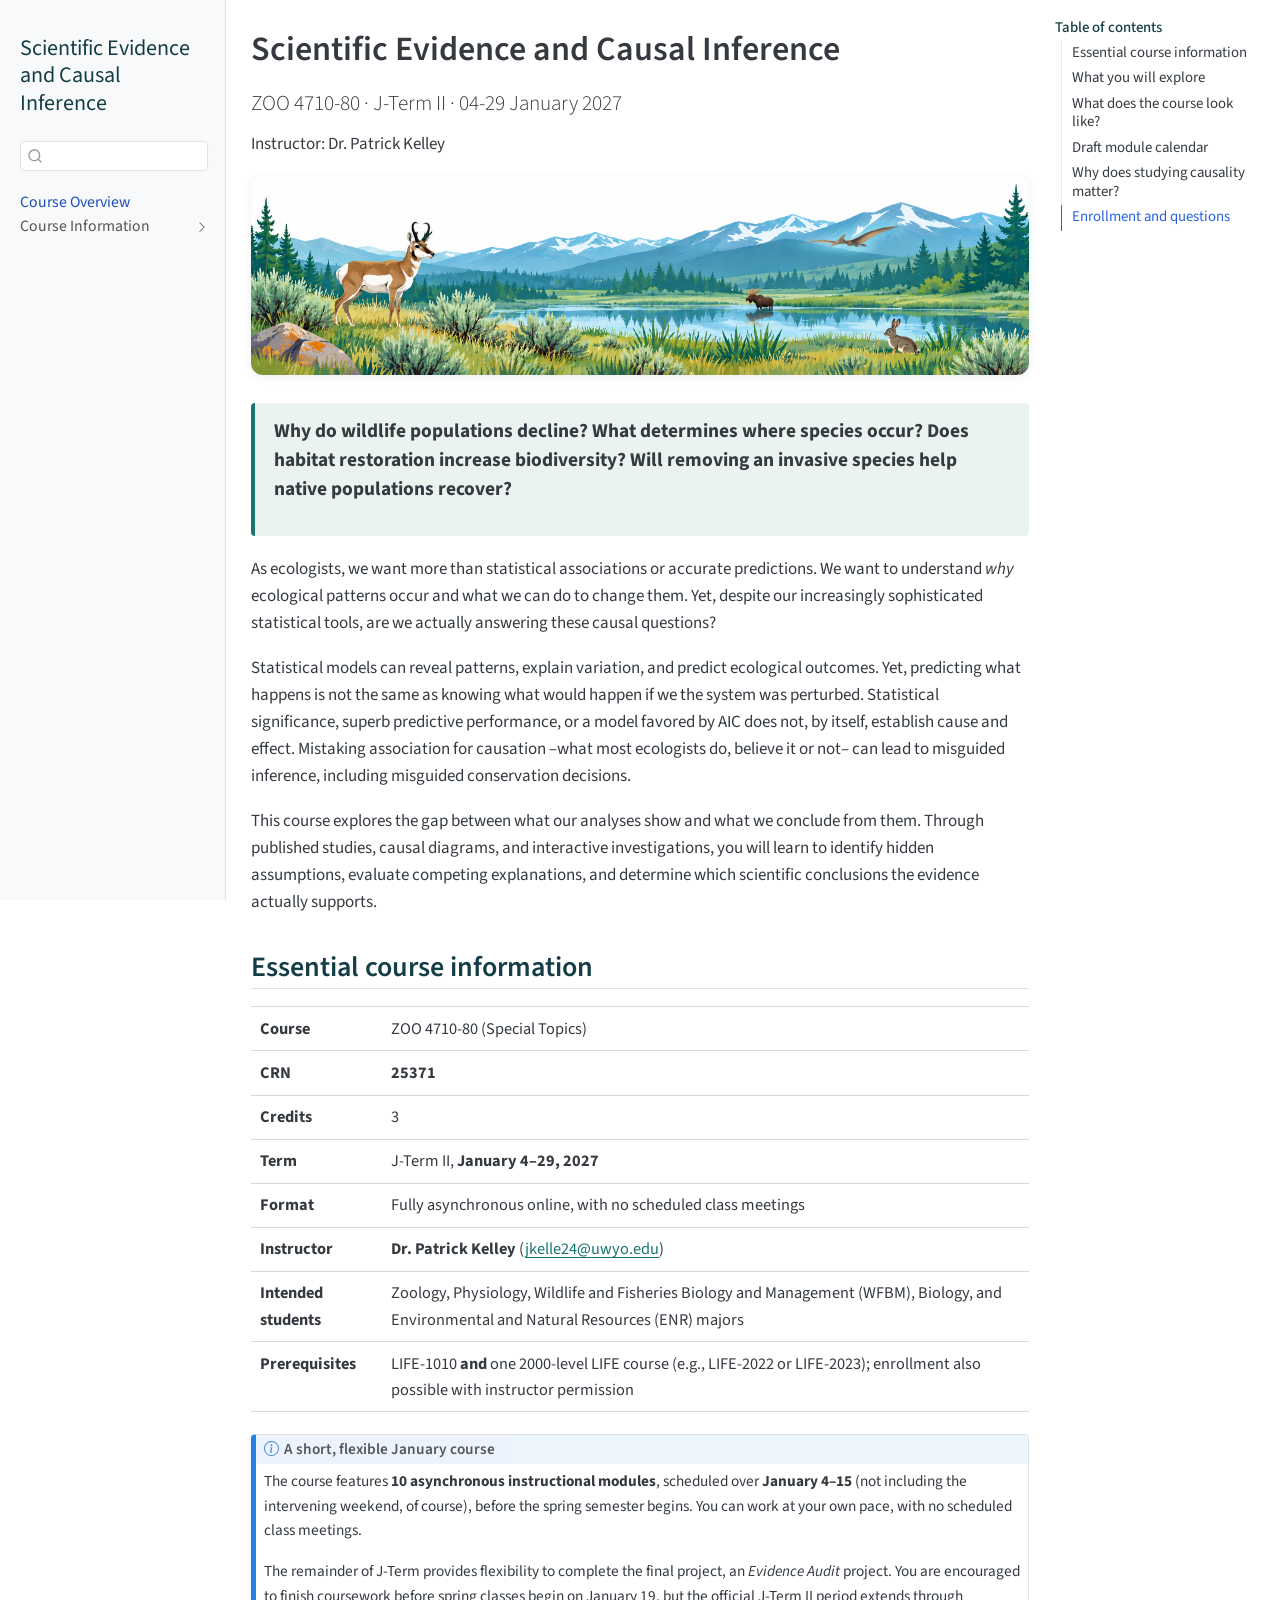
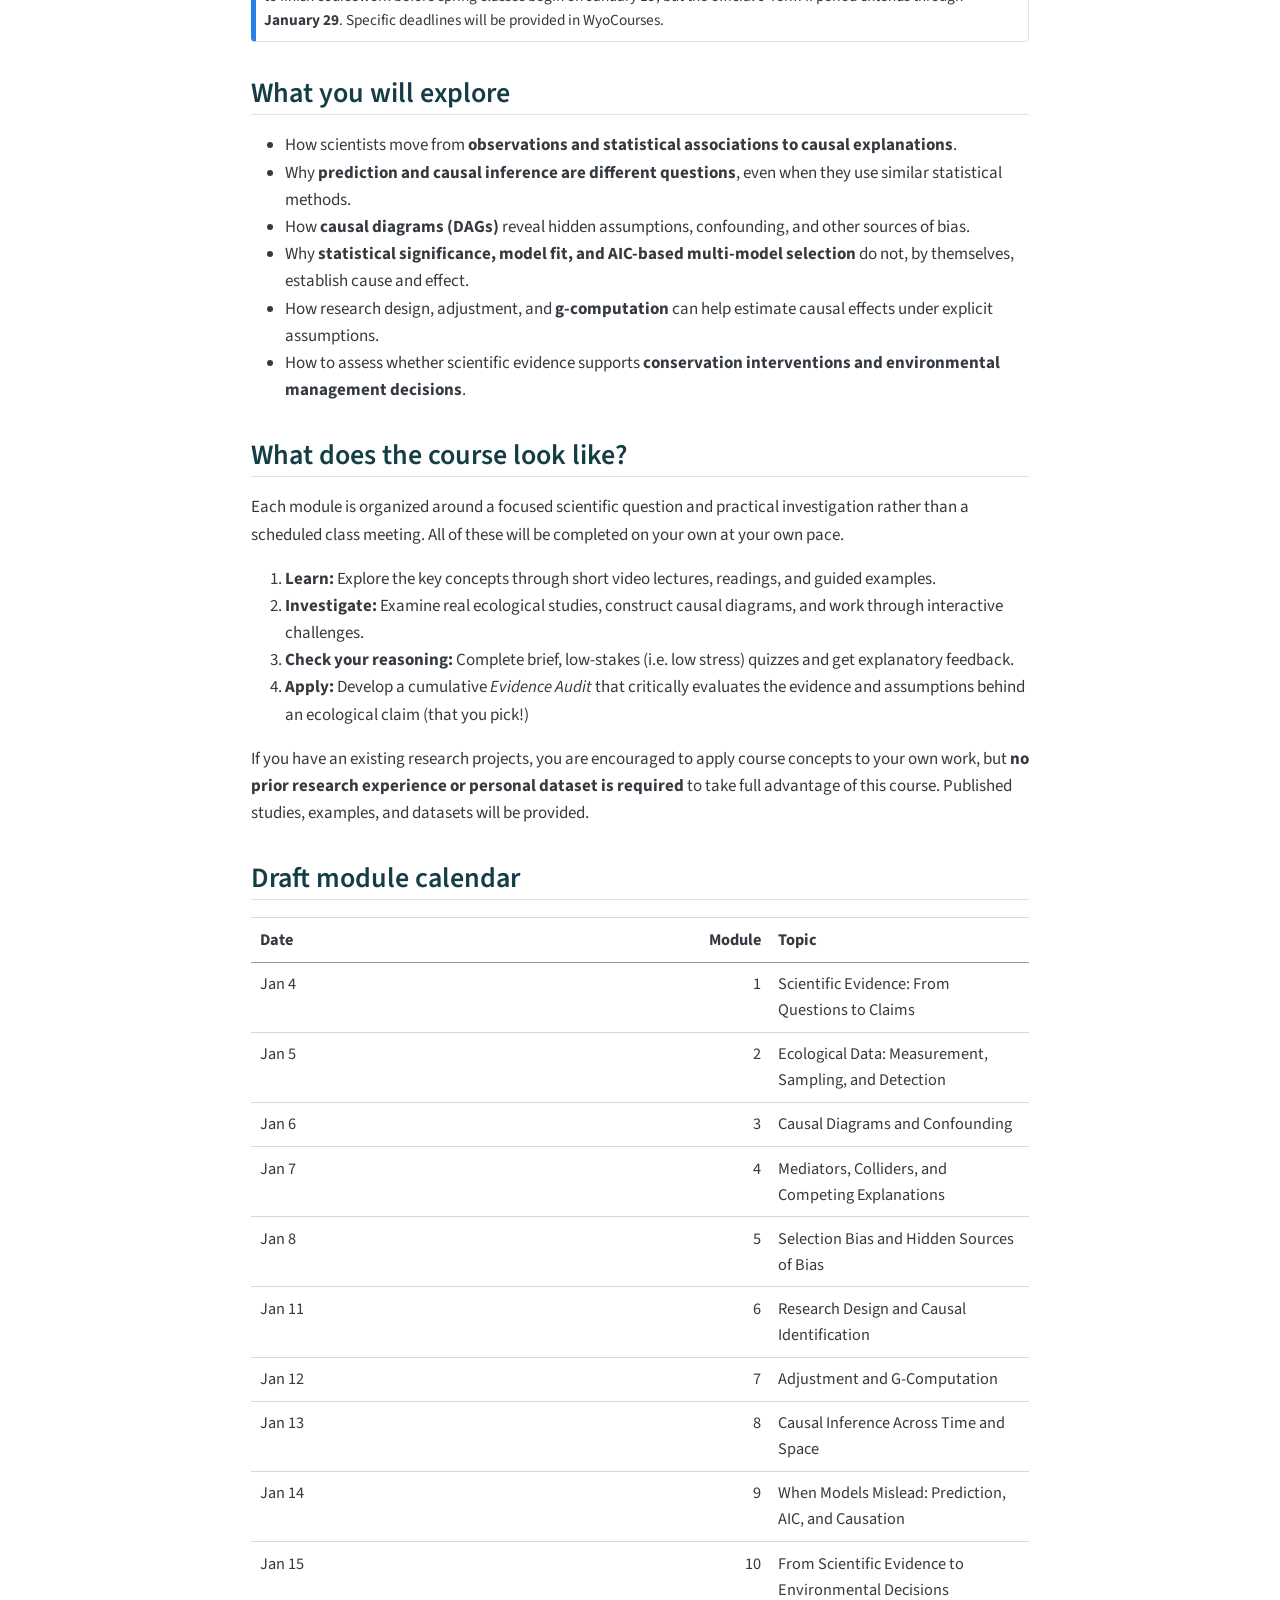
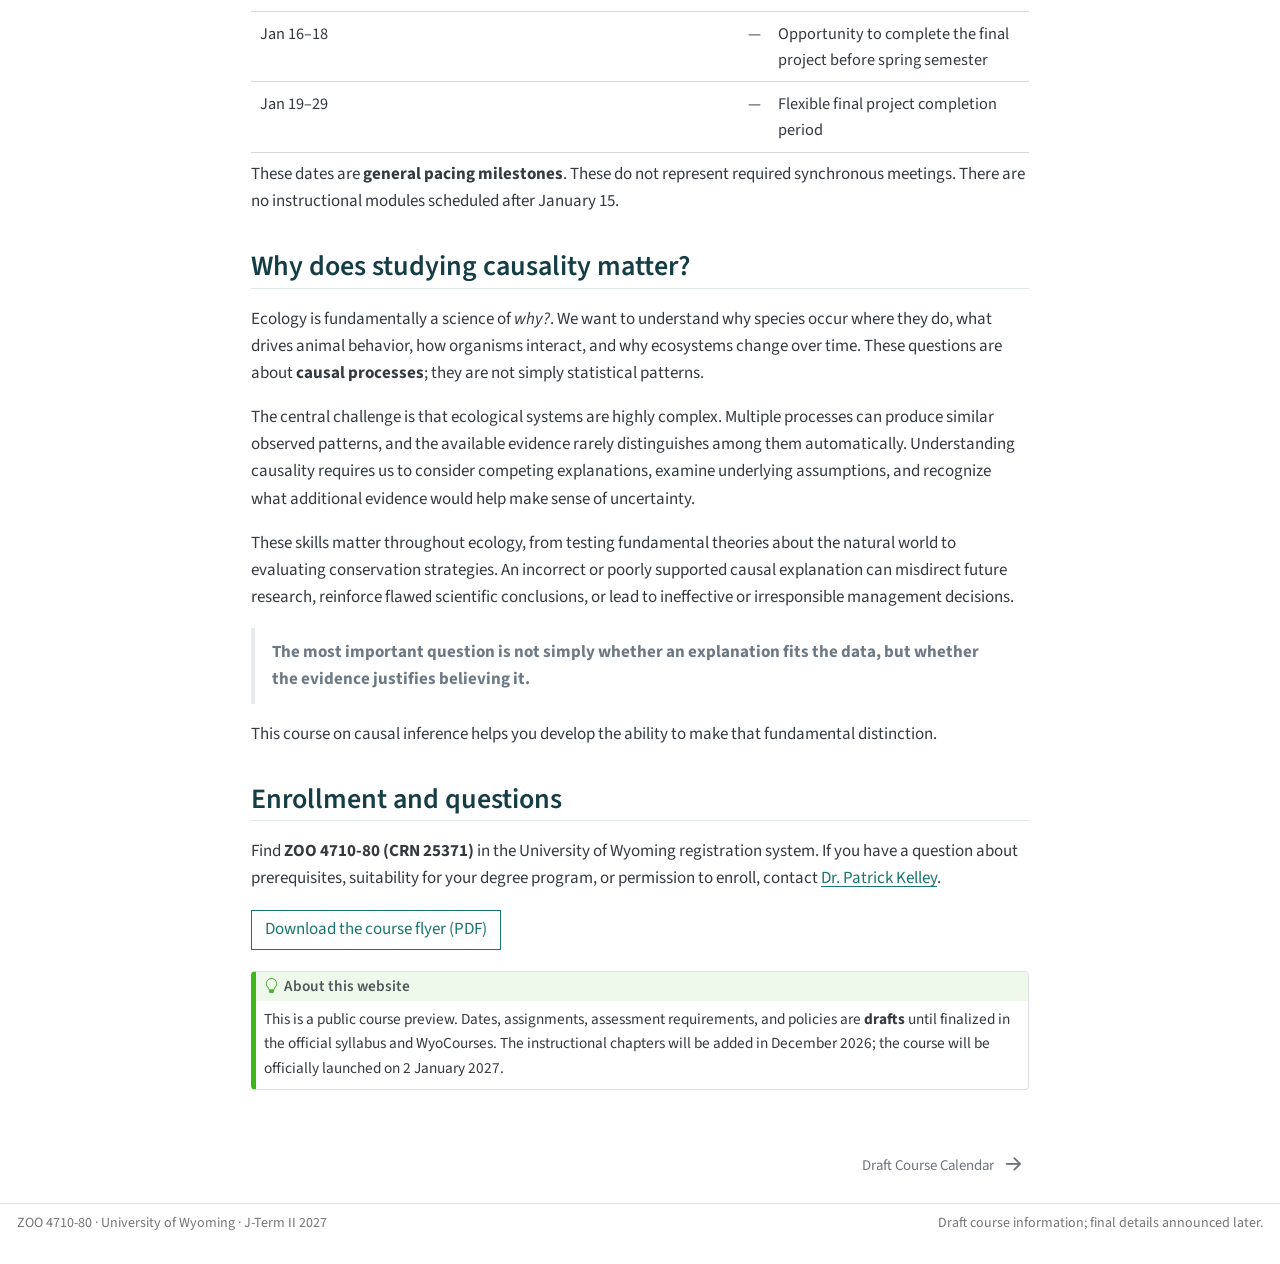
==== commit 9bd46dc3: "updated image" ====
--- a/docs/index.html
+++ b/docs/index.html
@@ -150,7 +150,7 @@
    
   <ul>
   <li><a href="#essential-course-information" id="toc-essential-course-information" class="nav-link active" data-scroll-target="#essential-course-information">Essential course information</a></li>
-  <li><a href="#what-students-will-explore" id="toc-what-students-will-explore" class="nav-link" data-scroll-target="#what-students-will-explore">What students will explore</a></li>
+  <li><a href="#what-you-will-explore" id="toc-what-you-will-explore" class="nav-link" data-scroll-target="#what-you-will-explore">What you will explore</a></li>
   <li><a href="#what-does-the-course-look-like" id="toc-what-does-the-course-look-like" class="nav-link" data-scroll-target="#what-does-the-course-look-like">What does the course look like?</a></li>
   <li><a href="#draft-module-calendar" id="toc-draft-module-calendar" class="nav-link" data-scroll-target="#draft-module-calendar">Draft module calendar</a></li>
   <li><a href="#why-does-studying-causality-matter" id="toc-why-does-studying-causality-matter" class="nav-link" data-scroll-target="#why-does-studying-causality-matter">Why does studying causality matter?</a></li>
@@ -175,7 +175,7 @@
 </div>
 <p>As ecologists, we want more than statistical associations or accurate predictions. We want to understand <em>why</em> ecological patterns occur and what we can do to change them. Yet, despite our increasingly sophisticated statistical tools, are we actually answering these causal questions?</p>
 <p>Statistical models can reveal patterns, explain variation, and predict ecological outcomes. Yet, predicting what happens is not the same as knowing what would happen if we the system was perturbed. Statistical significance, superb predictive performance, or a model favored by AIC does not, by itself, establish cause and effect. Mistaking association for causation –what most ecologists do, believe it or not– can lead to misguided inference, including misguided conservation decisions.</p>
-<p>This course explores the gap between what our analyses show and what we conclude from them. Through published studies, causal diagrams, and interactive investigations, students will learn to identify hidden assumptions, evaluate competing explanations, and determine which scientific conclusions the evidence actually supports.</p>
+<p>This course explores the gap between what our analyses show and what we conclude from them. Through published studies, causal diagrams, and interactive investigations, you will learn to identify hidden assumptions, evaluate competing explanations, and determine which scientific conclusions the evidence actually supports.</p>
 <section id="essential-course-information" class="level2">
 <h2 class="anchored" data-anchor-id="essential-course-information">Essential course information</h2>
 <table class="caption-top table">
@@ -224,13 +224,13 @@
 </div>
 </div>
 <div class="callout-body-container callout-body">
-<p>The course features <strong>10 asynchronous instructional modules</strong>, scheduled over <strong>January 4–15</strong> (not including the intervening weekend, of course), before the spring semester begins. Students can work at their own pace, with no scheduled class meetings.</p>
-<p>The remainder of J-Term provides flexibility to complete the final project, an <em>Evidence Audit</em> project. Students are encouraged to finish coursework before spring classes begin on January 19, but the official J-Term II period extends through <strong>January 29</strong>. Specific deadlines will be provided in WyoCourses.</p>
+<p>The course features <strong>10 asynchronous instructional modules</strong>, scheduled over <strong>January 4–15</strong> (not including the intervening weekend, of course), before the spring semester begins. You can work at your own pace, with no scheduled class meetings.</p>
+<p>The remainder of J-Term provides flexibility to complete the final project, an <em>Evidence Audit</em> project. You are encouraged to finish coursework before spring classes begin on January 19, but the official J-Term II period extends through <strong>January 29</strong>. Specific deadlines will be provided in WyoCourses.</p>
 </div>
 </div>
 </section>
-<section id="what-students-will-explore" class="level2">
-<h2 class="anchored" data-anchor-id="what-students-will-explore">What students will explore</h2>
+<section id="what-you-will-explore" class="level2">
+<h2 class="anchored" data-anchor-id="what-you-will-explore">What you will explore</h2>
 <ul>
 <li>How scientists move from <strong>observations and statistical associations to causal explanations</strong>.</li>
 <li>Why <strong>prediction and causal inference are different questions</strong>, even when they use similar statistical methods.</li>
@@ -249,7 +249,7 @@
 <li><strong>Check your reasoning:</strong> Complete brief, low-stakes (i.e.&nbsp;low stress) quizzes and get explanatory feedback.</li>
 <li><strong>Apply:</strong> Develop a cumulative <em>Evidence Audit</em> that critically evaluates the evidence and assumptions behind an ecological claim (that you pick!)</li>
 </ol>
-<p>Students with existing research projects are encouraged to apply course concepts to their own work, but <strong>no prior research experience or personal dataset is required</strong> to take full advantage of this course. Published studies, examples, and datasets will be provided.</p>
+<p>If you have an existing research projects, you are encouraged to apply course concepts to your own work, but <strong>no prior research experience or personal dataset is required</strong> to take full advantage of this course. Published studies, examples, and datasets will be provided.</p>
 </section>
 <section id="draft-module-calendar" class="level2">
 <h2 class="anchored" data-anchor-id="draft-module-calendar">Draft module calendar</h2>
